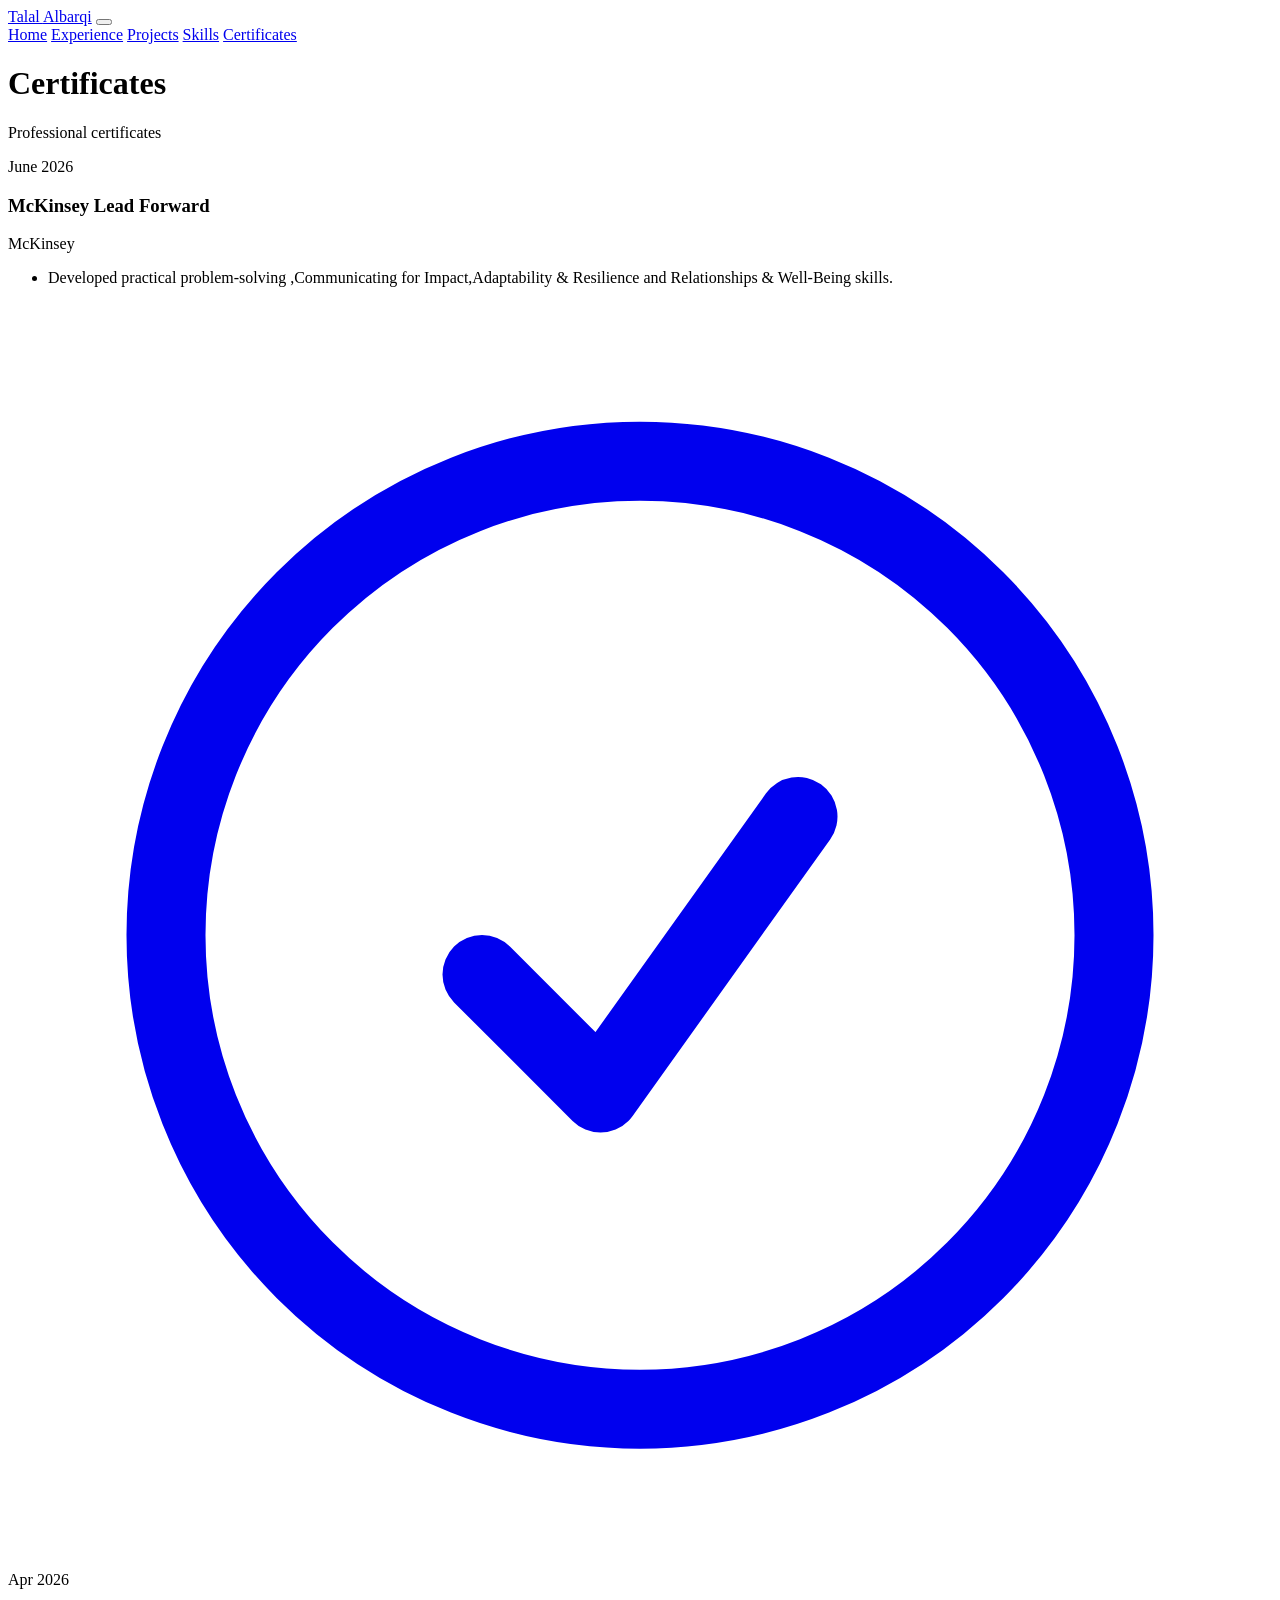
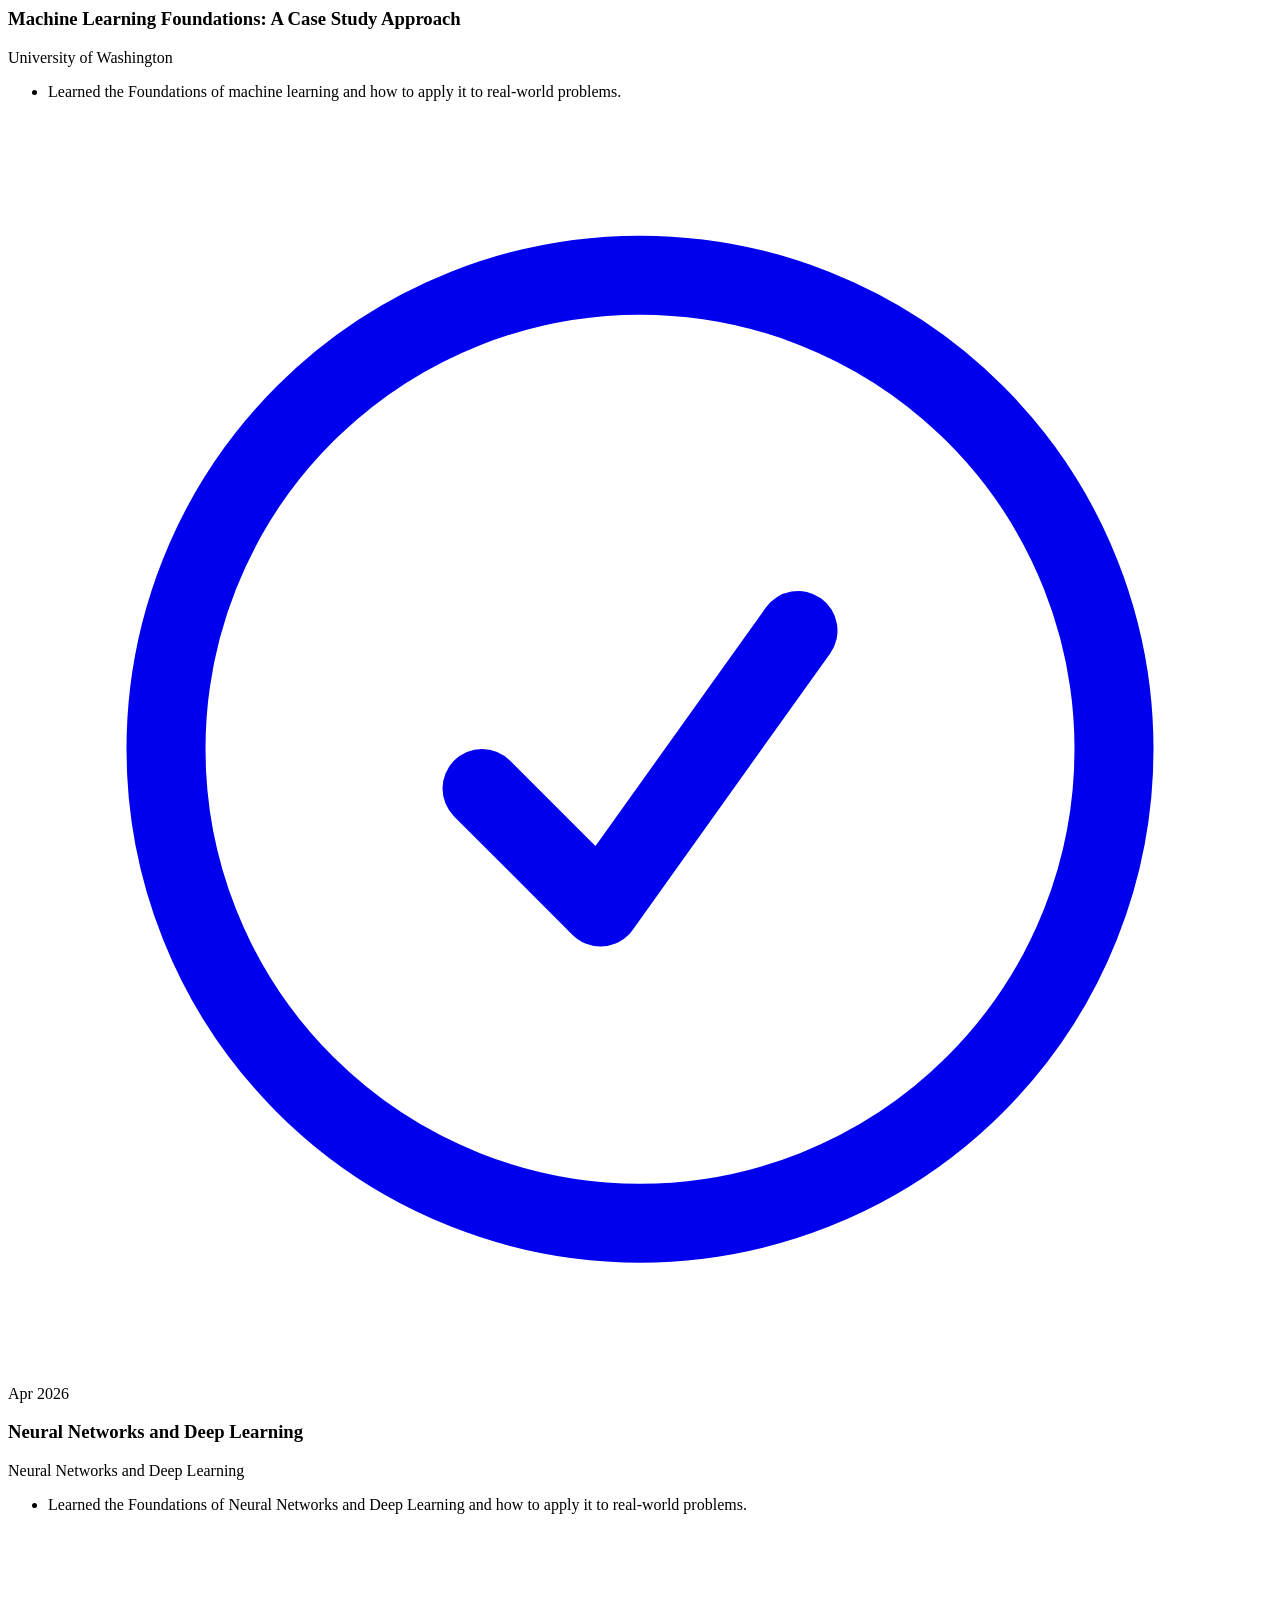
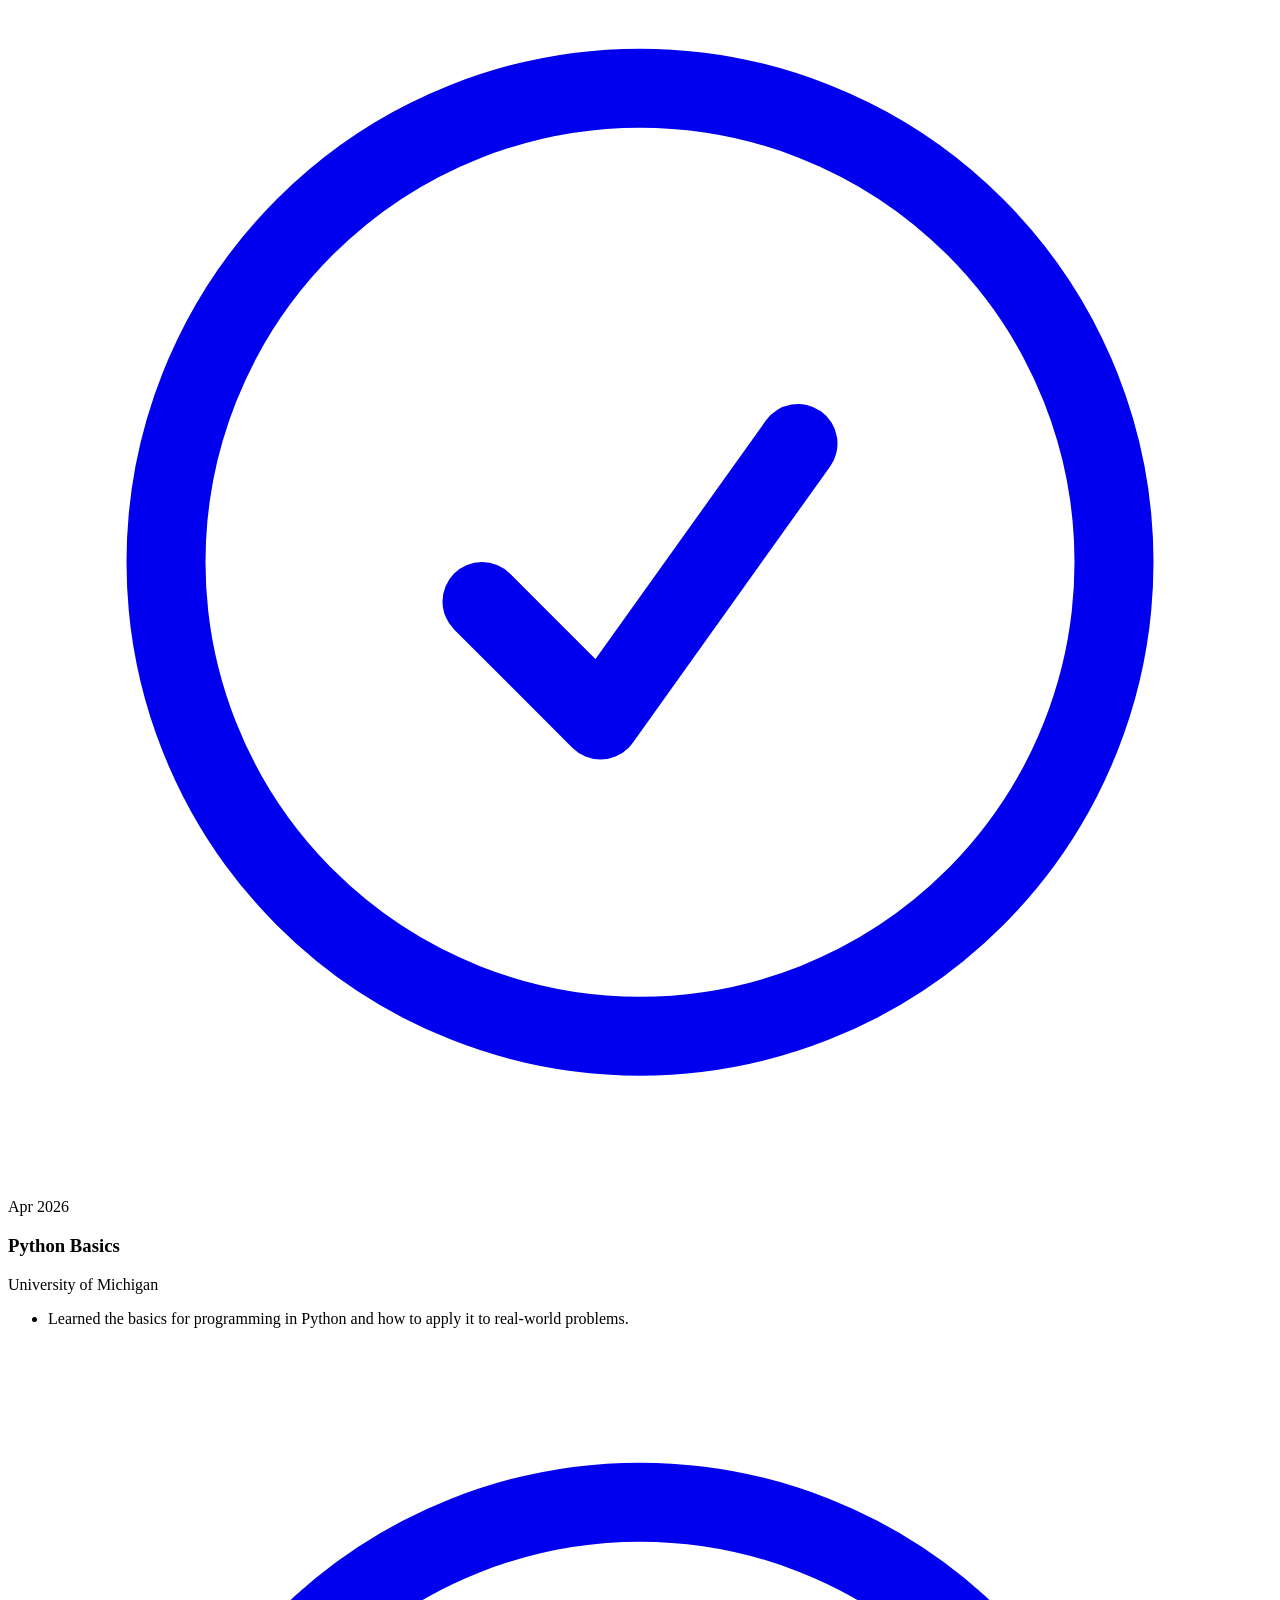
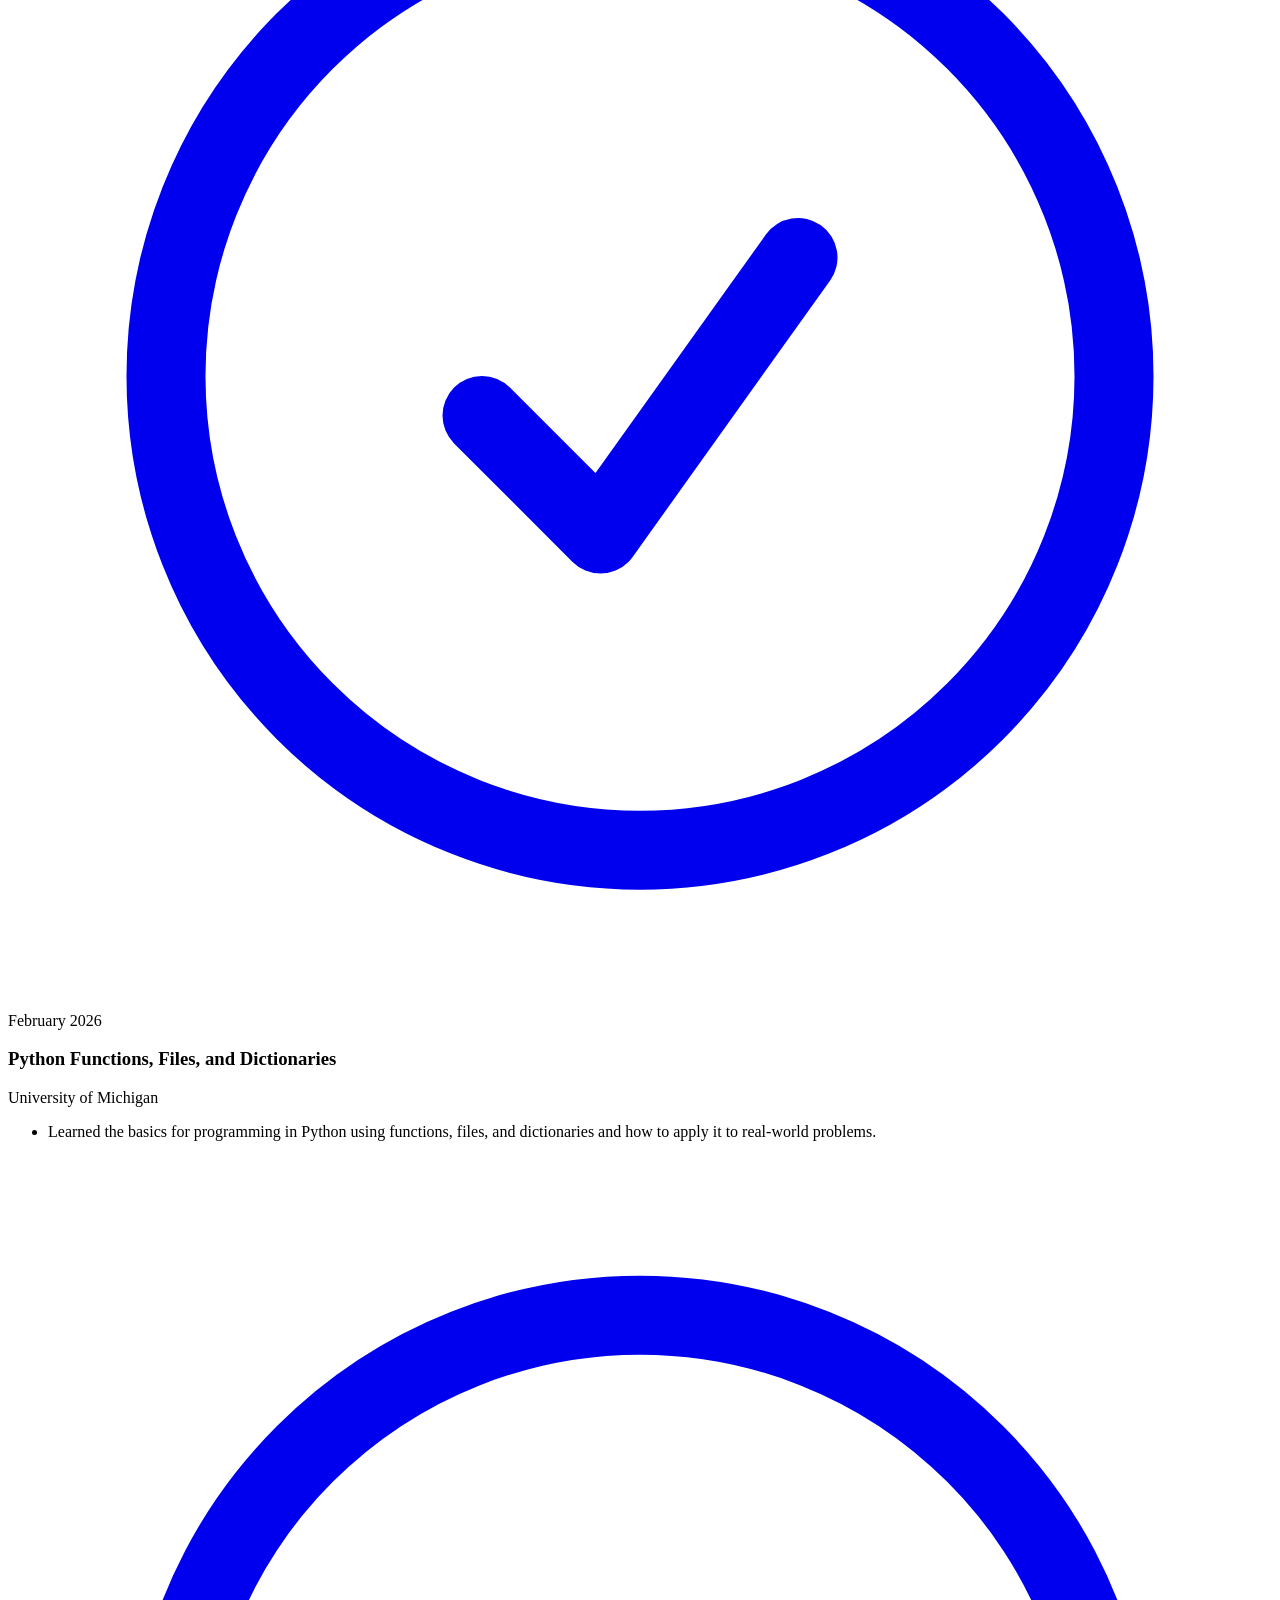
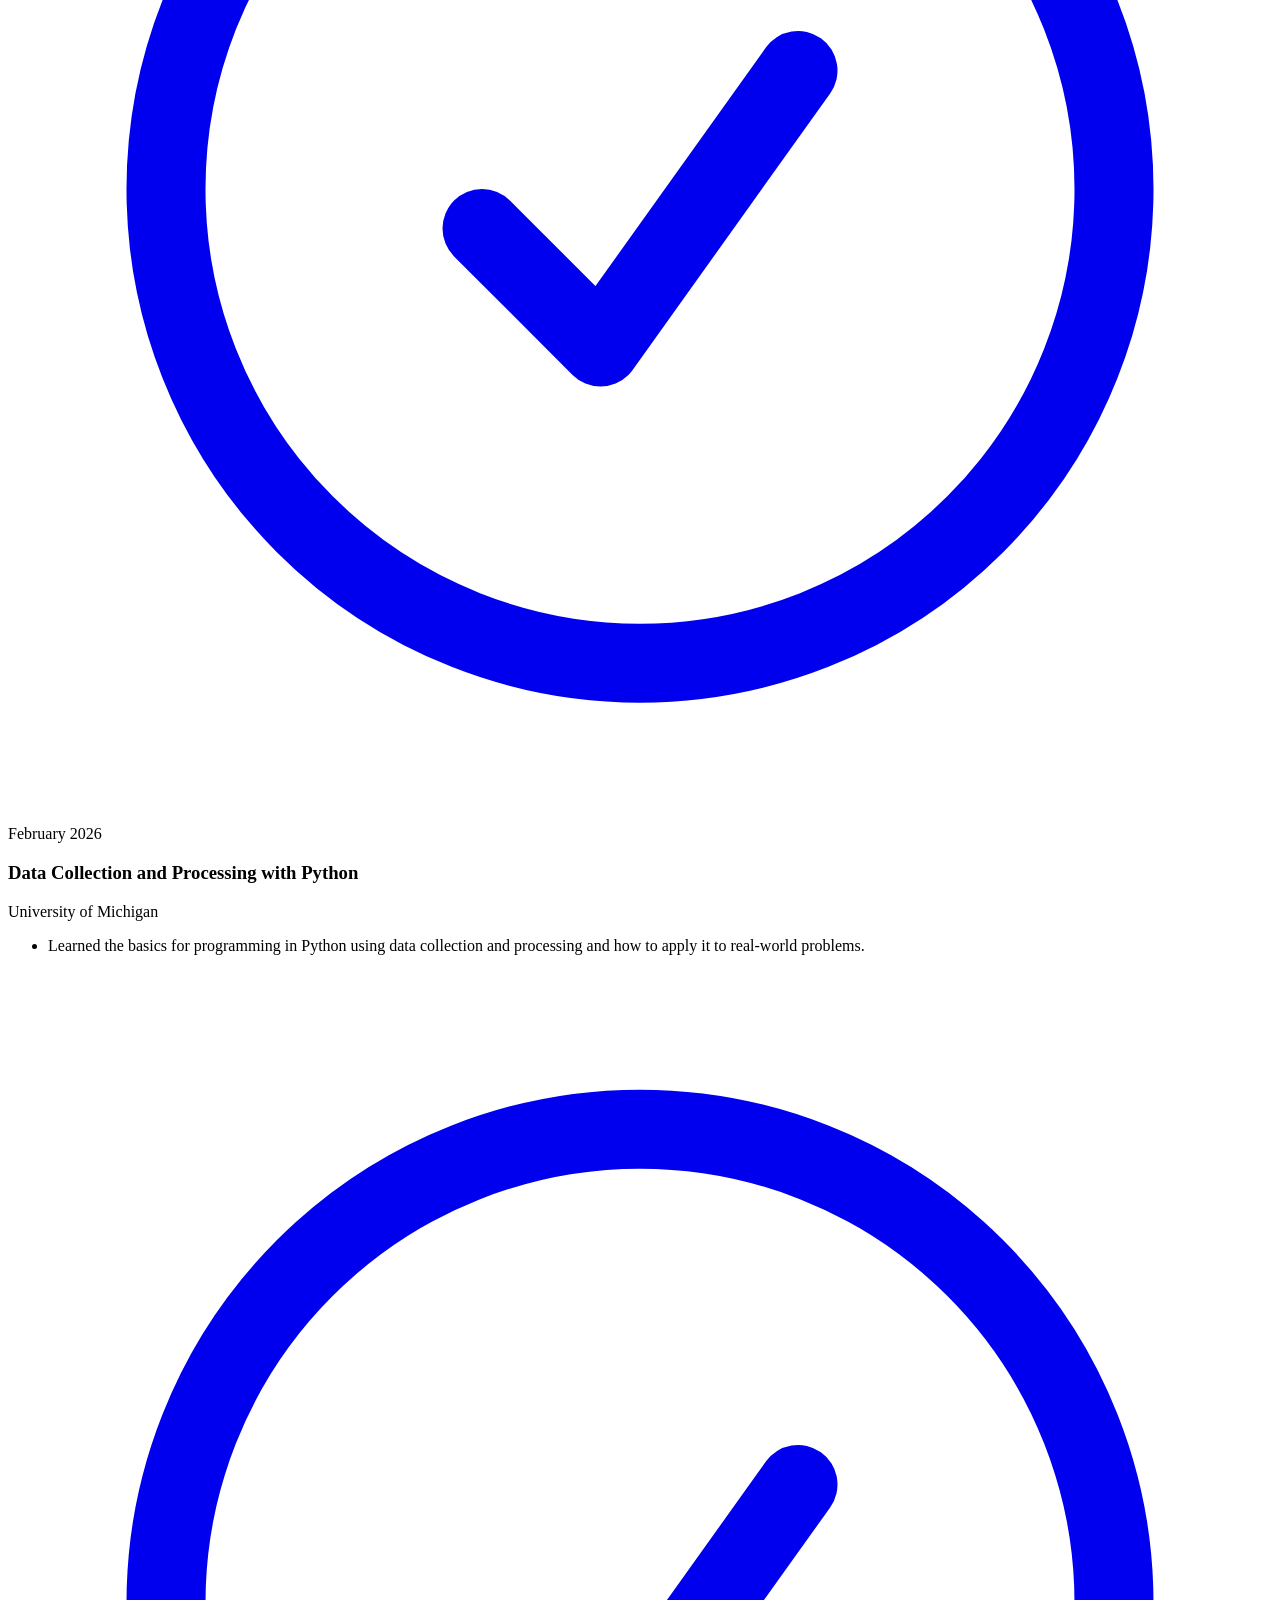
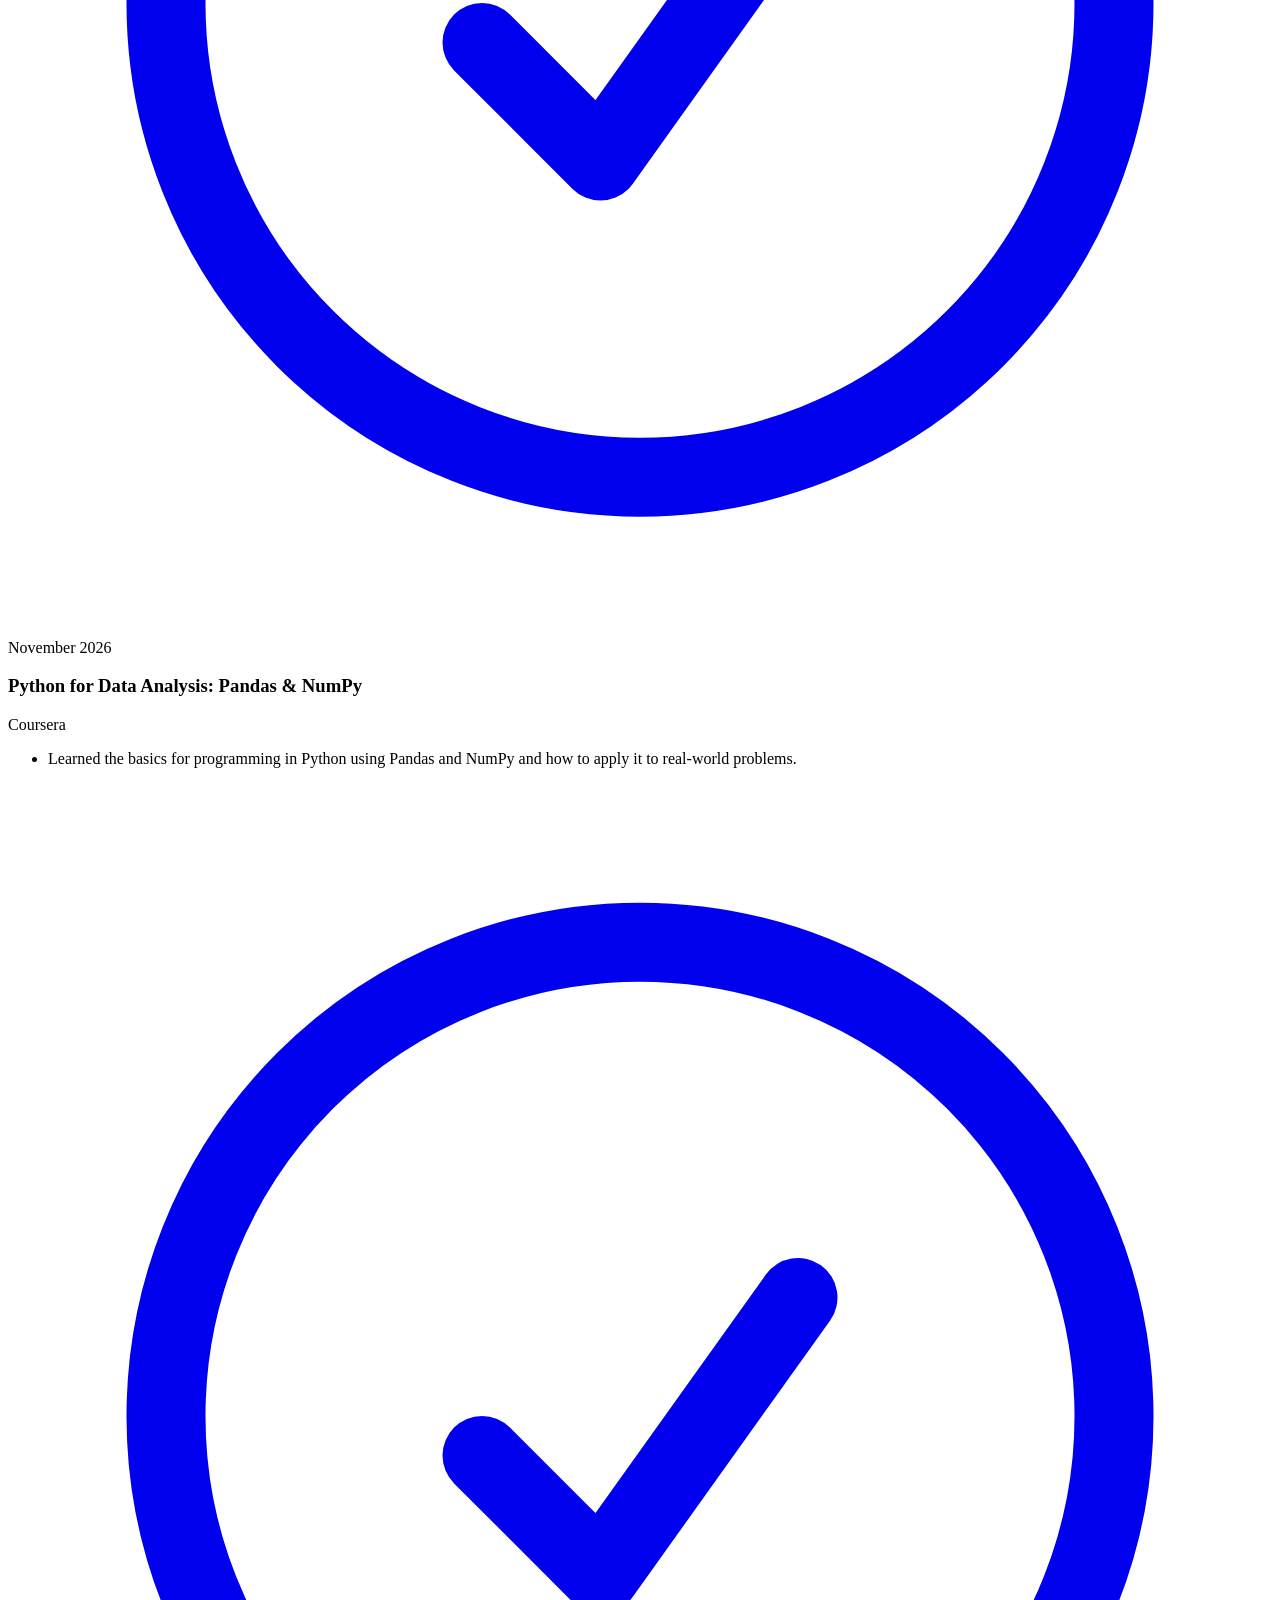
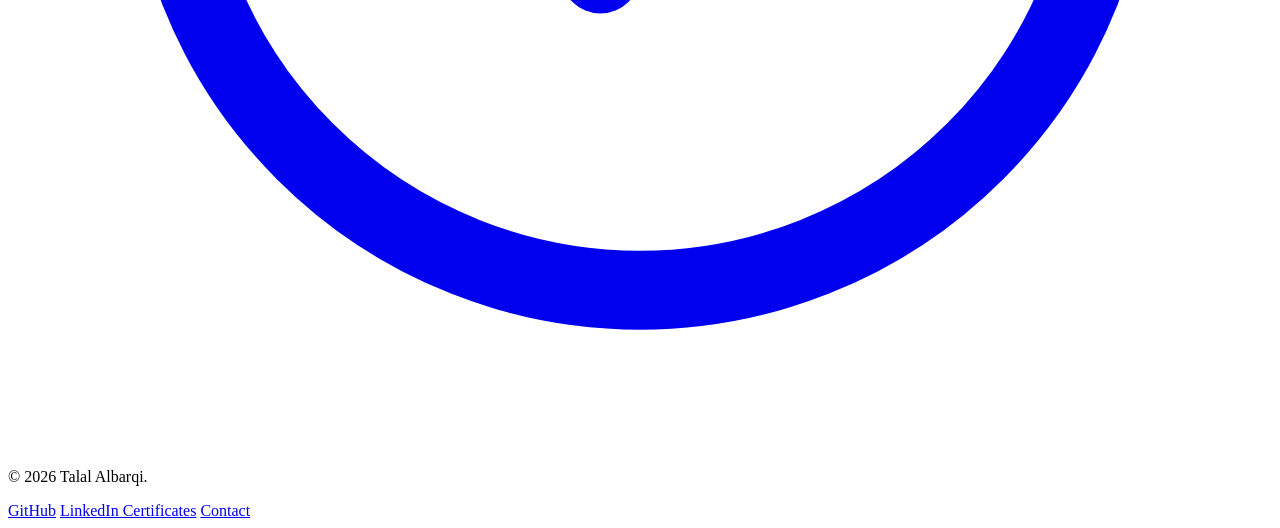
==== certificates.html @ 14ae24a8 "Add files via upload" ====
<!DOCTYPE html>
<html lang="en">
<head>
  <meta charset="UTF-8">
  <meta name="viewport" content="width=device-width, initial-scale=1.0">
  <meta name="description" content="Talal Albarqi's professional certificates and credentials from LinkedIn.">
  <title>Certificates | Talal Albarqi</title>
  <link rel="preconnect" href="https://fonts.googleapis.com">
  <link rel="preconnect" href="https://fonts.gstatic.com" crossorigin>
  <link href="https://fonts.googleapis.com/css2?family=Inter:wght@400;500;600;700;800&family=Noto+Sans+Arabic:wght@400;600;700&display=swap" rel="stylesheet">
  <link rel="stylesheet" href="css/styles.css">
</head>
<body>

  <nav class="navbar">
    <div class="container">
      <a href="index.html" class="logo">Talal <span>Albarqi</span></a>
      <button class="nav-toggle" aria-label="Toggle navigation">
        <span></span>
        <span></span>
        <span></span>
      </button>
      <div class="nav-links">
        <a href="index.html">Home</a>
        <a href="experience.html">Experience</a>
        <a href="projects.html">Projects</a>
        <a href="skills.html">Skills</a>
        <a href="certificates.html" class="active">Certificates</a>
      </div>
    </div>
  </nav>

  <header class="page-header">
    <div class="container">
      <h1 class="arabic-title">Certificates</h1>
      <p>Professional certificates </p>
    </div>
  </header>

  <div class="timeline-item fade-in">
    <div class="card">
      
      <span class="timeline-date"> June 2026</span>
      
      <h3>McKinsey Lead Forward</h3>
      <p class="company">McKinsey</p>
      <ul>
        <li>Developed practical problem-solving ,Communicating for Impact,Adaptability & Resilience and Relationships & Well-Being skills.</li>
        
      </ul>
        
        <div class="project-icon">
          <a href="https://www.credly.com/badges/3e60c4f3-4425-4419-ad3e-e9742189590e/public_url"><svg xmlns="http://www.w3.org/2000/svg" fill="none" viewBox="0 0 24 24" stroke-width="1.5" stroke="currentColor"><path stroke-linecap="round" stroke-linejoin="round" d="M9 12.75L11.25 15 15 9.75M21 12a9 9 0 11-18 0 9 9 0 0118 0z" /></svg></a>
        </div>
    </div>
  </div>

  <div class="timeline-item fade-in">
    <div class="card">
      
      <span class="timeline-date">Apr 2026</span>
      
      <h3>Machine Learning Foundations: A Case Study Approach</h3>
      <p class="company">
        University of Washington</p>
      <ul>
        <li>Learned the Foundations of machine learning and how to apply it to real-world problems.</li>
        
      </ul>
        
        <div class="project-icon">
          <a href="https://coursera.org/share/ab2e95fccbce4cec846a9560104be251"><svg xmlns="http://www.w3.org/2000/svg" fill="none" viewBox="0 0 24 24" stroke-width="1.5" stroke="currentColor"><path stroke-linecap="round" stroke-linejoin="round" d="M9 12.75L11.25 15 15 9.75M21 12a9 9 0 11-18 0 9 9 0 0118 0z" /></svg></a>
        </div>
    </div>
  </div>

  <div class="timeline-item fade-in">
    <div class="card">
      
      <span class="timeline-date">Apr 2026</span>
      
      <h3>Neural Networks and Deep Learning </h3>
      <p class="company">
        
Neural Networks and Deep Learning</p>
      <ul>
        <li>Learned the Foundations of Neural Networks and Deep Learning and how to apply it to real-world problems.</li>
        
      </ul>
        
        <div class="project-icon">
          <a href="hhttps://coursera.org/share/cd5130945f020e833c608e751a456cff"><svg xmlns="http://www.w3.org/2000/svg" fill="none" viewBox="0 0 24 24" stroke-width="1.5" stroke="currentColor"><path stroke-linecap="round" stroke-linejoin="round" d="M9 12.75L11.25 15 15 9.75M21 12a9 9 0 11-18 0 9 9 0 0118 0z" /></svg></a>
        </div>
    </div>
  </div>

  <div class="timeline-item fade-in">
    <div class="card">
      
      <span class="timeline-date">Apr 2026</span>
      
      <h3>Python Basics      </h3>
      <p class="company">
        

        University of Michigan</p>
      <ul>
        <li>Learned the basics for programming in Python and how to apply it to real-world problems.</li>
        
      </ul>
        
        <div class="project-icon">
          <a href="https://coursera.org/share/4cc82720364c3f2a4141be00661075d2"><svg xmlns="http://www.w3.org/2000/svg" fill="none" viewBox="0 0 24 24" stroke-width="1.5" stroke="currentColor"><path stroke-linecap="round" stroke-linejoin="round" d="M9 12.75L11.25 15 15 9.75M21 12a9 9 0 11-18 0 9 9 0 0118 0z" /></svg></a>
        </div>
    </div>
  </div>

  <div class="timeline-item fade-in">
    <div class="card">
      
      <span class="timeline-date">February 2026</span>
      
      <h3>Python Functions, Files, and Dictionaries
      </h3>
      <p class="company">
        

        University of Michigan</p>
      <ul>
        <li>Learned the basics for programming in Python using functions, files, and dictionaries and how to apply it to real-world problems.</li>
        
      </ul>
        
        <div class="project-icon">
          <a href="https://www.coursera.org/account/accomplishments/verify/BPA2XQ6N4XH8?utm_source=link&utm_medium=certificate&utm_content=cert_image&utm_campaign=sharing_cta&utm_product=course"><svg xmlns="http://www.w3.org/2000/svg" fill="none" viewBox="0 0 24 24" stroke-width="1.5" stroke="currentColor"><path stroke-linecap="round" stroke-linejoin="round" d="M9 12.75L11.25 15 15 9.75M21 12a9 9 0 11-18 0 9 9 0 0118 0z" /></svg></a>
        </div>
    </div>
  </div>

  <div class="timeline-item fade-in">
    <div class="card">
      
      <span class="timeline-date">February 2026</span>
      
      <h3>Data Collection and Processing with Python
      </h3>
      <p class="company">
        

        University of Michigan</p>
      <ul>
        <li>Learned the basics for programming in Python using data collection and processing and how to apply it to real-world problems.</li>
        
      </ul>
        
        <div class="project-icon">
          <a href="https://www.coursera.org/account/accomplishments/verify/SCBDTO27CGTO?utm_source=link&utm_medium=certificate&utm_content=cert_image&utm_campaign=sharing_cta&utm_product=course"><svg xmlns="http://www.w3.org/2000/svg" fill="none" viewBox="0 0 24 24" stroke-width="1.5" stroke="currentColor"><path stroke-linecap="round" stroke-linejoin="round" d="M9 12.75L11.25 15 15 9.75M21 12a9 9 0 11-18 0 9 9 0 0118 0z" /></svg></a>
        </div>
    </div>
  </div>

  <div class="timeline-item fade-in">
    <div class="card">
      
      <span class="timeline-date">November 2026</span>
      
      <h3>Python for Data Analysis: Pandas & NumPy
      </h3>
      <p class="company">
        

        Coursera</p>
      <ul>
        <li>Learned the basics for programming in Python using Pandas and NumPy and how to apply it to real-world problems.</li>
        
      </ul>
        
        <div class="project-icon">
          <a href="https://www.coursera.org/account/accomplishments/verify/DOPJQLRT4F3Q?utm_source=link&utm_medium=certificate&utm_content=cert_image&utm_campaign=sharing_cta&utm_product=project"><svg xmlns="http://www.w3.org/2000/svg" fill="none" viewBox="0 0 24 24" stroke-width="1.5" stroke="currentColor"><path stroke-linecap="round" stroke-linejoin="round" d="M9 12.75L11.25 15 15 9.75M21 12a9 9 0 11-18 0 9 9 0 0118 0z" /></svg></a>
        </div>
    </div>
  </div>


  <section class="section">
    <div class="container">
      <div id="linkedin-banner"></div>
      <div id="certificates-grid" class="certificates-grid"></div>
    </div>
  </section>

  <footer class="footer">
    <div class="container">
      <p>&copy; 2026 Talal Albarqi.</p>
      <div class="footer-links">
        <a href="https://github.com/Talal-ALBarqi" target="_blank" rel="noopener noreferrer">GitHub</a>
        <a href="https://www.linkedin.com/in/talal-albarqi-62b97927b/details/certifications/" target="_blank" rel="noopener noreferrer">LinkedIn Certificates</a>
        <a href="mailto:talalmalbarqi@gmail.com">Contact</a>
      </div>
    </div>
  </footer>

  <script src="js/main.js"></script>
  <script src="js/certificates.js"></script>
</body>
</html>
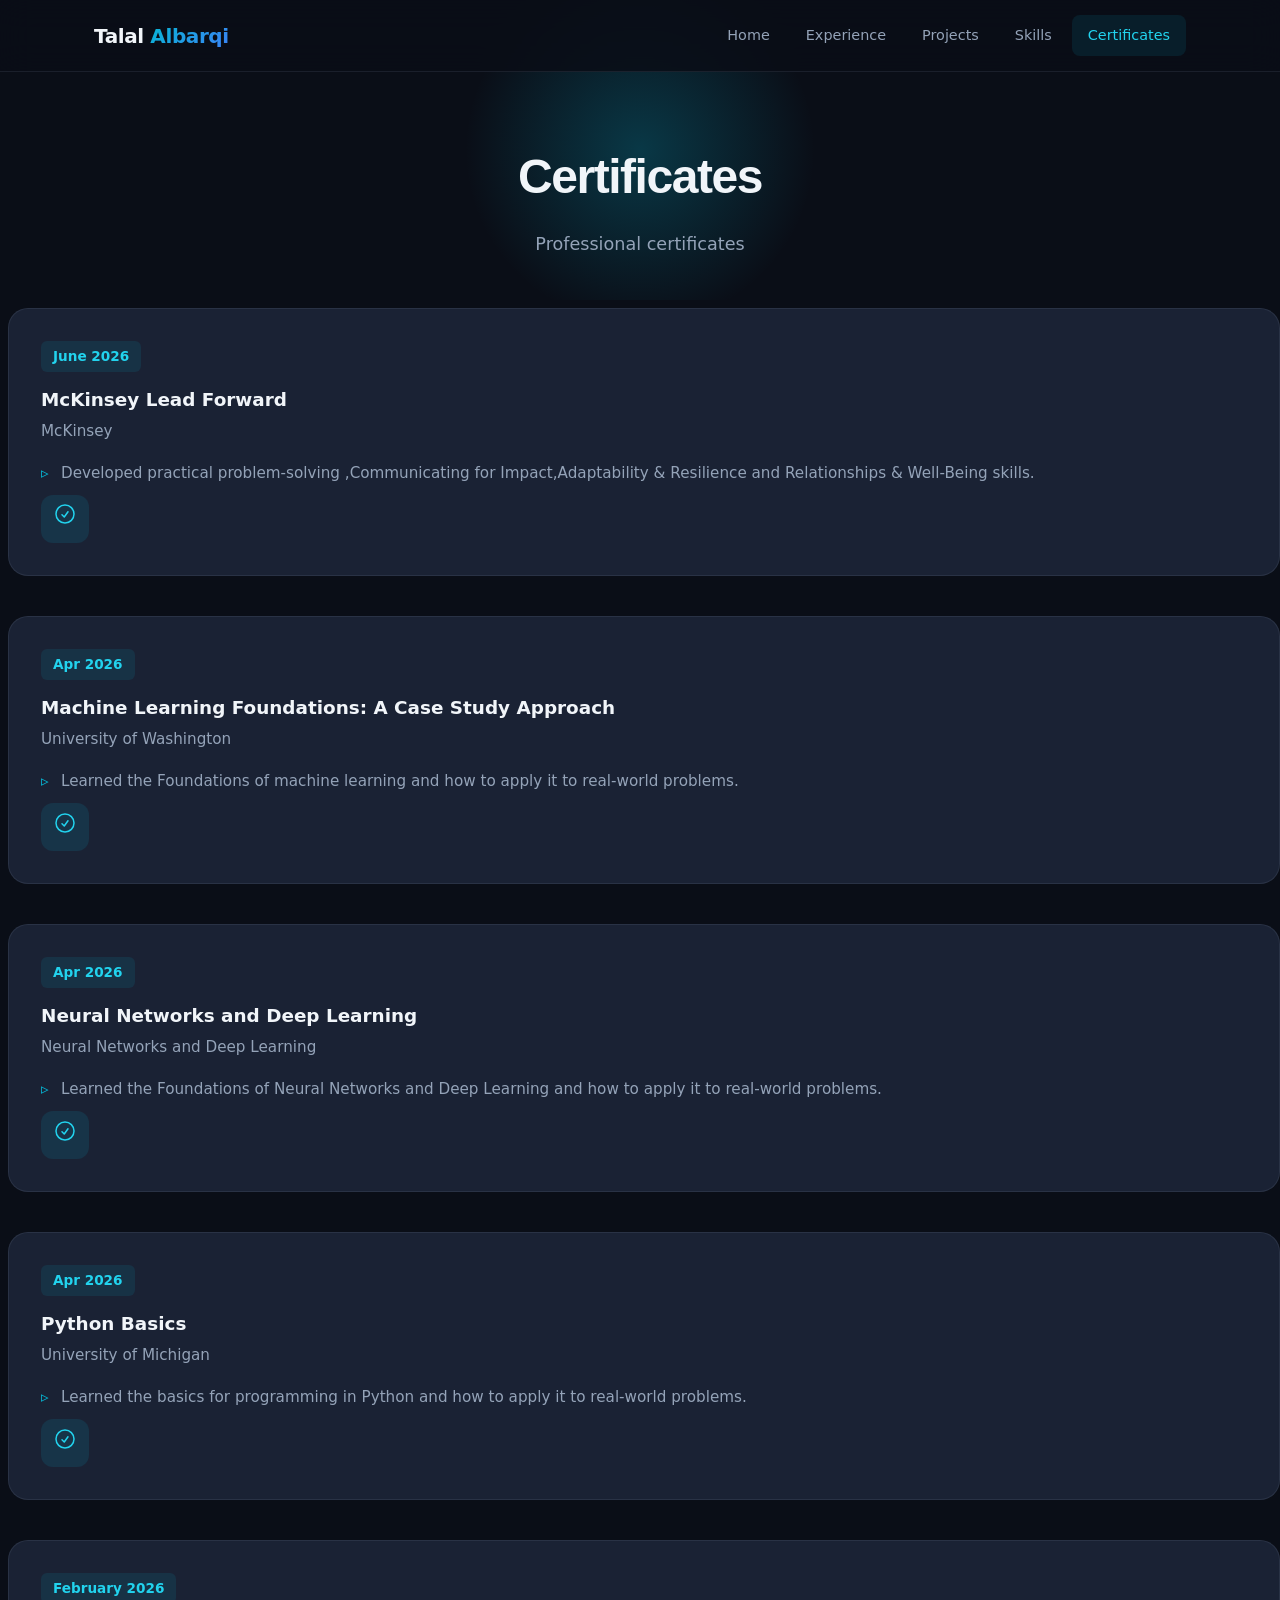
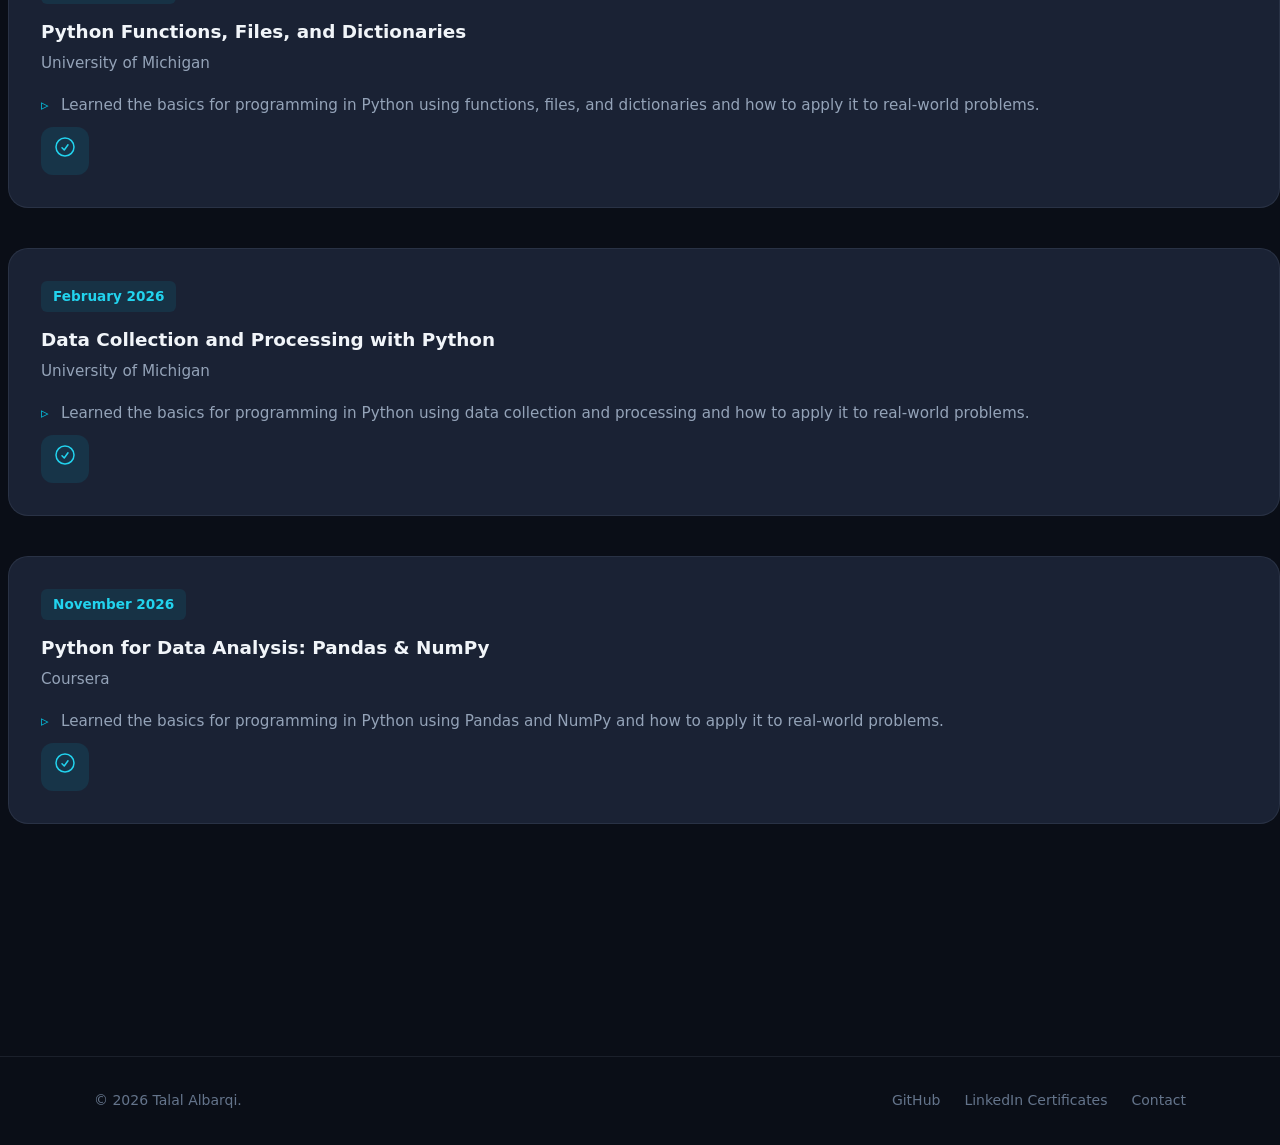
==== commit e679cb04: "Add files via upload" ====
--- a/certificates.html
+++ b/certificates.html
@@ -8,7 +8,7 @@
   <link rel="preconnect" href="https://fonts.googleapis.com">
   <link rel="preconnect" href="https://fonts.gstatic.com" crossorigin>
   <link href="https://fonts.googleapis.com/css2?family=Inter:wght@400;500;600;700;800&family=Noto+Sans+Arabic:wght@400;600;700&display=swap" rel="stylesheet">
-  <link rel="stylesheet" href="css/styles.css">
+  <link rel="stylesheet" href="styles.css">
 </head>
 <body>
 
@@ -200,7 +200,7 @@
     </div>
   </footer>
 
-  <script src="js/main.js"></script>
-  <script src="js/certificates.js"></script>
+  <script src="main.js"></script>
+  <script src="certificates.js"></script>
 </body>
 </html>
--- a/styles.css
+++ b/styles.css
@@ -0,0 +1,1077 @@
+/* ===== CSS Variables ===== */
+:root {
+  --bg-primary: #0a0e17;
+  --bg-secondary: #111827;
+  --bg-card: #1a2234;
+  --bg-card-hover: #1f2a40;
+  --text-primary: #f1f5f9;
+  --text-secondary: #94a3b8;
+  --text-muted: #64748b;
+  --accent: #06b6d4;
+  --accent-light: #22d3ee;
+  --accent-glow: rgba(6, 182, 212, 0.25);
+  --border: rgba(148, 163, 184, 0.12);
+  --gradient: linear-gradient(135deg, #06b6d4 0%, #3b82f6 100%);
+  --shadow: 0 4px 24px rgba(0, 0, 0, 0.4);
+  --radius: 12px;
+  --radius-lg: 20px;
+  --transition: 0.3s cubic-bezier(0.4, 0, 0.2, 1);
+  --nav-height: 72px;
+  --font: 'Inter', system-ui, -apple-system, sans-serif;
+  --font-ar: 'Noto Sans Arabic', 'Inter', sans-serif;
+}
+
+/* ===== Reset & Base ===== */
+*, *::before, *::after {
+  box-sizing: border-box;
+  margin: 0;
+  padding: 0;
+}
+
+html {
+  scroll-behavior: smooth;
+}
+
+body {
+  font-family: var(--font);
+  background-color: var(--bg-primary);
+  color: var(--text-primary);
+  line-height: 1.7;
+  min-height: 100vh;
+  overflow-x: hidden;
+}
+
+a {
+  color: var(--accent-light);
+  text-decoration: none;
+  transition: color var(--transition);
+}
+
+a:hover {
+  color: var(--accent);
+}
+
+img {
+  max-width: 100%;
+  display: block;
+}
+
+ul {
+  list-style: none;
+}
+
+.container {
+  width: 100%;
+  max-width: 1140px;
+  margin: 0 auto;
+  padding: 0 1.5rem;
+}
+
+/* ===== Navigation ===== */
+.navbar {
+  position: fixed;
+  top: 0;
+  left: 0;
+  right: 0;
+  height: var(--nav-height);
+  background: rgba(10, 14, 23, 0.85);
+  backdrop-filter: blur(16px);
+  border-bottom: 1px solid var(--border);
+  z-index: 1000;
+}
+
+.navbar .container {
+  display: flex;
+  align-items: center;
+  justify-content: space-between;
+  height: 100%;
+}
+
+.logo {
+  font-size: 1.25rem;
+  font-weight: 700;
+  color: var(--text-primary);
+  letter-spacing: -0.02em;
+}
+
+.logo span {
+  background: var(--gradient);
+  -webkit-background-clip: text;
+  -webkit-text-fill-color: transparent;
+  background-clip: text;
+}
+
+.nav-links {
+  display: flex;
+  align-items: center;
+  gap: 0.25rem;
+}
+
+.nav-links a {
+  color: var(--text-secondary);
+  font-size: 0.9rem;
+  font-weight: 500;
+  padding: 0.5rem 1rem;
+  border-radius: 8px;
+  transition: all var(--transition);
+}
+
+.nav-links a:hover,
+.nav-links a.active {
+  color: var(--text-primary);
+  background: rgba(6, 182, 212, 0.1);
+}
+
+.nav-links a.active {
+  color: var(--accent-light);
+}
+
+.nav-toggle {
+  display: none;
+  flex-direction: column;
+  gap: 5px;
+  background: none;
+  border: none;
+  cursor: pointer;
+  padding: 0.5rem;
+}
+
+.nav-toggle span {
+  display: block;
+  width: 24px;
+  height: 2px;
+  background: var(--text-primary);
+  border-radius: 2px;
+  transition: var(--transition);
+}
+
+/* ===== Hero Section ===== */
+.hero {
+  min-height: 100vh;
+  display: flex;
+  align-items: center;
+  padding-top: var(--nav-height);
+  position: relative;
+}
+
+.hero::before {
+  content: '';
+  position: absolute;
+  top: 0;
+  left: 50%;
+  transform: translateX(-50%);
+  width: 600px;
+  height: 600px;
+  background: radial-gradient(circle, var(--accent-glow) 0%, transparent 70%);
+  pointer-events: none;
+}
+
+.hero-content {
+  position: relative;
+  z-index: 1;
+}
+
+.hero-greeting {
+  font-size: 1.1rem;
+  color: var(--accent-light);
+  font-weight: 500;
+  margin-bottom: 0.75rem;
+  animation: fadeInUp 0.6s ease forwards;
+}
+
+.hero h1 {
+  font-size: clamp(2.5rem, 6vw, 4rem);
+  font-weight: 800;
+  letter-spacing: -0.03em;
+  line-height: 1.1;
+  margin-bottom: 1rem;
+  animation: fadeInUp 0.6s ease 0.1s forwards;
+  opacity: 0;
+}
+
+.hero-title {
+  font-size: clamp(1.25rem, 3vw, 1.75rem);
+  color: var(--text-secondary);
+  font-weight: 400;
+  margin-bottom: 1.5rem;
+  animation: fadeInUp 0.6s ease 0.2s forwards;
+  opacity: 0;
+}
+
+.hero-title .highlight {
+  color: var(--accent-light);
+  font-weight: 600;
+}
+
+.hero-about {
+  max-width: 640px;
+  color: var(--text-secondary);
+  font-size: 1.05rem;
+  margin-bottom: 2rem;
+  animation: fadeInUp 0.6s ease 0.3s forwards;
+  opacity: 0;
+}
+
+.hero-actions {
+  display: flex;
+  flex-wrap: wrap;
+  gap: 1rem;
+  margin-bottom: 2.5rem;
+  animation: fadeInUp 0.6s ease 0.4s forwards;
+  opacity: 0;
+}
+
+.btn {
+  display: inline-flex;
+  align-items: center;
+  gap: 0.5rem;
+  padding: 0.75rem 1.5rem;
+  border-radius: 10px;
+  font-size: 0.95rem;
+  font-weight: 600;
+  cursor: pointer;
+  border: none;
+  transition: all var(--transition);
+  font-family: var(--font);
+}
+
+.btn-primary {
+  background: var(--gradient);
+  color: #fff;
+  box-shadow: 0 4px 16px var(--accent-glow);
+}
+
+.btn-primary:hover {
+  transform: translateY(-2px);
+  box-shadow: 0 8px 24px var(--accent-glow);
+  color: #fff;
+}
+
+.btn-outline {
+  background: transparent;
+  color: var(--text-primary);
+  border: 1px solid var(--border);
+}
+
+.btn-outline:hover {
+  border-color: var(--accent);
+  background: rgba(6, 182, 212, 0.08);
+  color: var(--accent-light);
+}
+
+.hero-contact {
+  display: flex;
+  flex-wrap: wrap;
+  gap: 1.5rem;
+  animation: fadeInUp 0.6s ease 0.5s forwards;
+  opacity: 0;
+}
+
+.contact-item {
+  display: flex;
+  align-items: center;
+  gap: 0.5rem;
+  color: var(--text-secondary);
+  font-size: 0.9rem;
+}
+
+.contact-item svg {
+  width: 18px;
+  height: 18px;
+  color: var(--accent);
+  flex-shrink: 0;
+}
+
+.contact-item a {
+  color: var(--text-secondary);
+}
+
+.contact-item a:hover {
+  color: var(--accent-light);
+}
+
+/* ===== Page Header ===== */
+.page-header {
+  padding: calc(var(--nav-height) + 4rem) 0 3rem;
+  text-align: center;
+  position: relative;
+}
+
+.page-header::before {
+  content: '';
+  position: absolute;
+  top: 0;
+  left: 50%;
+  transform: translateX(-50%);
+  width: 400px;
+  height: 300px;
+  background: radial-gradient(circle, var(--accent-glow) 0%, transparent 70%);
+  pointer-events: none;
+}
+
+.page-header h1 {
+  font-size: clamp(2rem, 5vw, 3rem);
+  font-weight: 800;
+  letter-spacing: -0.03em;
+  margin-bottom: 0.75rem;
+  position: relative;
+}
+
+.page-header p {
+  color: var(--text-secondary);
+  font-size: 1.1rem;
+  max-width: 560px;
+  margin: 0 auto;
+  position: relative;
+}
+
+.page-header .arabic-title {
+  font-family: var(--font-ar);
+}
+
+/* ===== Section ===== */
+.section {
+  padding: 4rem 0;
+}
+
+.section-title {
+  font-size: 1.75rem;
+  font-weight: 700;
+  margin-bottom: 2rem;
+  letter-spacing: -0.02em;
+}
+
+.section-title span {
+  color: var(--accent-light);
+}
+
+/* ===== Cards ===== */
+.card {
+  background: var(--bg-card);
+  border: 1px solid var(--border);
+  border-radius: var(--radius-lg);
+  padding: 2rem;
+  transition: all var(--transition);
+}
+
+.card:hover {
+  background: var(--bg-card-hover);
+  border-color: rgba(6, 182, 212, 0.2);
+  transform: translateY(-4px);
+  box-shadow: var(--shadow);
+}
+
+/* ===== Education Banner ===== */
+.education-banner {
+  background: var(--bg-card);
+  border: 1px solid var(--border);
+  border-radius: var(--radius-lg);
+  padding: 2rem;
+  display: flex;
+  align-items: flex-start;
+  gap: 1.5rem;
+  margin-bottom: 3rem;
+}
+
+.education-icon {
+  width: 56px;
+  height: 56px;
+  background: rgba(6, 182, 212, 0.12);
+  border-radius: 14px;
+  display: flex;
+  align-items: center;
+  justify-content: center;
+  flex-shrink: 0;
+}
+
+.education-icon svg {
+  width: 28px;
+  height: 28px;
+  color: var(--accent-light);
+}
+
+.education-banner h3 {
+  font-size: 1.25rem;
+  margin-bottom: 0.25rem;
+}
+
+.education-banner .meta {
+  color: var(--accent-light);
+  font-size: 0.9rem;
+  font-weight: 500;
+  margin-bottom: 0.5rem;
+}
+
+.education-banner p {
+  color: var(--text-secondary);
+  font-size: 0.95rem;
+}
+
+/* ===== Timeline (Experience) ===== */
+.timeline {
+  position: relative;
+  padding-left: 2rem;
+}
+
+.timeline::before {
+  content: '';
+  position: absolute;
+  left: 0;
+  top: 8px;
+  bottom: 8px;
+  width: 2px;
+  background: linear-gradient(to bottom, var(--accent), transparent);
+}
+
+.timeline-item {
+  position: relative;
+  padding-bottom: 2.5rem;
+}
+
+.timeline-item:last-child {
+  padding-bottom: 0;
+}
+
+.timeline-item::before {
+  content: '';
+  position: absolute;
+  left: -2rem;
+  top: 8px;
+  width: 12px;
+  height: 12px;
+  background: var(--accent);
+  border-radius: 50%;
+  transform: translateX(-5px);
+  box-shadow: 0 0 12px var(--accent-glow);
+}
+
+.timeline-item .card {
+  margin-left: 0.5rem;
+}
+
+.timeline-date {
+  display: inline-block;
+  font-size: 0.85rem;
+  font-weight: 600;
+  color: var(--accent-light);
+  background: rgba(6, 182, 212, 0.1);
+  padding: 0.25rem 0.75rem;
+  border-radius: 6px;
+  margin-bottom: 0.75rem;
+}
+
+.timeline-item h3 {
+  font-size: 1.15rem;
+  margin-bottom: 0.25rem;
+}
+
+.timeline-item .company {
+  color: var(--text-secondary);
+  font-size: 0.95rem;
+  margin-bottom: 1rem;
+}
+
+.timeline-item ul {
+  list-style: none;
+}
+
+.timeline-item li {
+  color: var(--text-secondary);
+  font-size: 0.95rem;
+  padding-left: 1.25rem;
+  position: relative;
+  margin-bottom: 0.5rem;
+}
+
+.timeline-item li::before {
+  content: '▹';
+  position: absolute;
+  left: 0;
+  color: var(--accent);
+}
+
+/* ===== Projects Grid ===== */
+.projects-grid {
+  display: grid;
+  grid-template-columns: repeat(auto-fill, minmax(320px, 1fr));
+  gap: 1.5rem;
+}
+
+.project-card {
+  background: var(--bg-card);
+  border: 1px solid var(--border);
+  border-radius: var(--radius-lg);
+  overflow: hidden;
+  transition: all var(--transition);
+  display: flex;
+  flex-direction: column;
+}
+
+.project-card:hover {
+  border-color: rgba(6, 182, 212, 0.25);
+  transform: translateY(-4px);
+  box-shadow: var(--shadow);
+}
+
+.project-header {
+  padding: 1.5rem 1.5rem 0;
+  display: flex;
+  justify-content: space-between;
+  align-items: flex-start;
+}
+
+.project-icon {
+  width: 48px;
+  height: 48px;
+  background: rgba(6, 182, 212, 0.12);
+  border-radius: 12px;
+  display: flex;
+  align-items: center;
+  justify-content: center;
+}
+
+.project-icon svg {
+  width: 24px;
+  height: 24px;
+  color: var(--accent-light);
+}
+
+.project-links {
+  display: flex;
+  gap: 0.75rem;
+}
+
+.project-links a {
+  color: var(--text-muted);
+  transition: color var(--transition);
+}
+
+.project-links a:hover {
+  color: var(--accent-light);
+}
+
+.project-links svg {
+  width: 20px;
+  height: 20px;
+}
+
+.project-body {
+  padding: 1.25rem 1.5rem 1.5rem;
+  flex: 1;
+  display: flex;
+  flex-direction: column;
+}
+
+.project-body h3 {
+  font-size: 1.15rem;
+  margin-bottom: 0.75rem;
+}
+
+.project-body p {
+  color: var(--text-secondary);
+  font-size: 0.95rem;
+  flex: 1;
+  margin-bottom: 1.25rem;
+}
+
+.project-tags {
+  display: flex;
+  flex-wrap: wrap;
+  gap: 0.5rem;
+}
+
+.tag {
+  font-size: 0.75rem;
+  font-weight: 500;
+  color: var(--accent-light);
+  background: rgba(6, 182, 212, 0.1);
+  padding: 0.25rem 0.65rem;
+  border-radius: 6px;
+}
+
+.github-cta {
+  text-align: center;
+  margin-top: 3rem;
+  padding: 2.5rem;
+  background: var(--bg-card);
+  border: 1px solid var(--border);
+  border-radius: var(--radius-lg);
+}
+
+.github-cta h3 {
+  margin-bottom: 0.75rem;
+}
+
+.github-cta p {
+  color: var(--text-secondary);
+  margin-bottom: 1.5rem;
+}
+
+/* ===== Skills ===== */
+.skills-grid {
+  display: grid;
+  grid-template-columns: repeat(auto-fill, minmax(300px, 1fr));
+  gap: 1.5rem;
+}
+
+.skill-category {
+  background: var(--bg-card);
+  border: 1px solid var(--border);
+  border-radius: var(--radius-lg);
+  padding: 2rem;
+  transition: all var(--transition);
+}
+
+.skill-category:hover {
+  border-color: rgba(6, 182, 212, 0.2);
+  transform: translateY(-2px);
+}
+
+.skill-category h3 {
+  font-size: 1.1rem;
+  margin-bottom: 1.25rem;
+  display: flex;
+  align-items: center;
+  gap: 0.75rem;
+}
+
+.skill-category h3 svg {
+  width: 22px;
+  height: 22px;
+  color: var(--accent-light);
+}
+
+.skill-list {
+  display: flex;
+  flex-wrap: wrap;
+  gap: 0.6rem;
+}
+
+.skill-chip {
+  background: rgba(6, 182, 212, 0.08);
+  border: 1px solid rgba(6, 182, 212, 0.15);
+  color: var(--text-primary);
+  padding: 0.4rem 0.85rem;
+  border-radius: 8px;
+  font-size: 0.875rem;
+  font-weight: 500;
+  transition: all var(--transition);
+}
+
+.skill-chip:hover {
+  background: rgba(6, 182, 212, 0.15);
+  border-color: var(--accent);
+}
+
+/* Skill bars for visual appeal */
+.skill-bars {
+  margin-top: 3rem;
+}
+
+.skill-bar-item {
+  margin-bottom: 1.5rem;
+}
+
+.skill-bar-header {
+  display: flex;
+  justify-content: space-between;
+  margin-bottom: 0.5rem;
+  font-size: 0.9rem;
+  font-weight: 500;
+}
+
+.skill-bar-track {
+  height: 8px;
+  background: var(--bg-secondary);
+  border-radius: 4px;
+  overflow: hidden;
+}
+
+.skill-bar-fill {
+  height: 100%;
+  background: var(--gradient);
+  border-radius: 4px;
+  width: 0;
+  transition: width 1s ease;
+}
+
+/* ===== Certificates ===== */
+.certificates-grid {
+  display: grid;
+  grid-template-columns: repeat(auto-fill, minmax(300px, 1fr));
+  gap: 1.5rem;
+}
+
+.certificate-card {
+  background: var(--bg-card);
+  border: 1px solid var(--border);
+  border-radius: var(--radius-lg);
+  padding: 2rem;
+  text-align: center;
+  transition: all var(--transition);
+  position: relative;
+  overflow: hidden;
+}
+
+.certificate-card::before {
+  content: '';
+  position: absolute;
+  top: 0;
+  left: 0;
+  right: 0;
+  height: 4px;
+  background: var(--gradient);
+}
+
+.certificate-card:hover {
+  transform: translateY(-4px);
+  box-shadow: var(--shadow);
+  border-color: rgba(6, 182, 212, 0.2);
+}
+
+.cert-badge {
+  width: 64px;
+  height: 64px;
+  background: rgba(6, 182, 212, 0.12);
+  border-radius: 50%;
+  display: flex;
+  align-items: center;
+  justify-content: center;
+  margin: 0 auto 1.25rem;
+}
+
+.cert-badge svg {
+  width: 32px;
+  height: 32px;
+  color: var(--accent-light);
+}
+
+.certificate-card h3 {
+  font-size: 1.1rem;
+  margin-bottom: 0.5rem;
+}
+
+.certificate-card .issuer {
+  color: var(--accent-light);
+  font-size: 0.9rem;
+  font-weight: 500;
+  margin-bottom: 0.5rem;
+}
+
+.certificate-card .cert-date {
+  color: var(--text-muted);
+  font-size: 0.85rem;
+  margin-bottom: 1rem;
+}
+
+.certificate-card p {
+  color: var(--text-secondary);
+  font-size: 0.9rem;
+}
+
+.cert-placeholder-note {
+  text-align: center;
+  padding: 2rem;
+  background: rgba(6, 182, 212, 0.05);
+  border: 1px dashed rgba(6, 182, 212, 0.3);
+  border-radius: var(--radius-lg);
+  margin-top: 2rem;
+}
+
+.cert-placeholder-note p {
+  color: var(--text-secondary);
+  font-size: 0.95rem;
+}
+
+.cert-placeholder-note p.ar {
+  font-family: var(--font-ar);
+  margin-top: 0.5rem;
+  direction: rtl;
+}
+
+/* ===== LinkedIn Certificates Integration ===== */
+.linkedin-banner {
+  display: flex;
+  flex-wrap: wrap;
+  align-items: center;
+  gap: 1.5rem;
+  background: linear-gradient(135deg, rgba(10, 102, 194, 0.12) 0%, rgba(6, 182, 212, 0.08) 100%);
+  border: 1px solid rgba(10, 102, 194, 0.25);
+  border-radius: var(--radius-lg);
+  padding: 2rem;
+  margin-bottom: 2.5rem;
+}
+
+.linkedin-banner-icon {
+  width: 56px;
+  height: 56px;
+  background: rgba(10, 102, 194, 0.15);
+  border-radius: 14px;
+  display: flex;
+  align-items: center;
+  justify-content: center;
+  flex-shrink: 0;
+}
+
+.linkedin-banner-icon svg {
+  width: 28px;
+  height: 28px;
+  color: #0a66c2;
+}
+
+.linkedin-banner-content {
+  flex: 1;
+  min-width: 220px;
+}
+
+.linkedin-banner-content h2 {
+  font-size: 1.25rem;
+  margin-bottom: 0.35rem;
+}
+
+.linkedin-banner-content p {
+  color: var(--text-secondary);
+  font-size: 0.95rem;
+}
+
+.linkedin-banner-actions {
+  display: flex;
+  flex-wrap: wrap;
+  gap: 0.75rem;
+}
+
+.linkedin-banner-actions .btn svg {
+  width: 18px;
+  height: 18px;
+}
+
+.cert-linkedin-verify {
+  display: inline-flex;
+  align-items: center;
+  gap: 0.5rem;
+  margin-top: 1.25rem;
+  padding: 0.5rem 1rem;
+  background: rgba(10, 102, 194, 0.12);
+  border: 1px solid rgba(10, 102, 194, 0.25);
+  border-radius: 8px;
+  color: #70b7ff;
+  font-size: 0.85rem;
+  font-weight: 600;
+  transition: all var(--transition);
+}
+
+.cert-linkedin-verify svg {
+  width: 16px;
+  height: 16px;
+}
+
+.cert-linkedin-verify:hover {
+  background: rgba(10, 102, 194, 0.2);
+  border-color: #0a66c2;
+  color: #93c5fd;
+}
+
+.certificates-loading {
+  grid-column: 1 / -1;
+  text-align: center;
+  padding: 4rem 2rem;
+  color: var(--text-secondary);
+}
+
+.loading-spinner {
+  width: 40px;
+  height: 40px;
+  border: 3px solid var(--border);
+  border-top-color: var(--accent);
+  border-radius: 50%;
+  margin: 0 auto 1rem;
+  animation: spin 0.8s linear infinite;
+}
+
+@keyframes spin {
+  to { transform: rotate(360deg); }
+}
+
+.certificates-empty {
+  grid-column: 1 / -1;
+  text-align: center;
+  padding: 3rem 2rem;
+  background: var(--bg-card);
+  border: 1px solid var(--border);
+  border-radius: var(--radius-lg);
+}
+
+.cert-empty-icon {
+  width: 72px;
+  height: 72px;
+  background: rgba(10, 102, 194, 0.12);
+  border-radius: 50%;
+  display: flex;
+  align-items: center;
+  justify-content: center;
+  margin: 0 auto 1.5rem;
+}
+
+.cert-empty-icon svg {
+  width: 36px;
+  height: 36px;
+  color: #0a66c2;
+}
+
+.certificates-empty h3 {
+  font-size: 1.35rem;
+  margin-bottom: 0.75rem;
+}
+
+.certificates-empty p {
+  color: var(--text-secondary);
+  max-width: 520px;
+  margin: 0 auto 1.5rem;
+  font-size: 0.95rem;
+}
+
+.cert-empty-note.ar {
+  font-family: var(--font-ar);
+  direction: rtl;
+  color: var(--text-muted);
+  font-size: 0.9rem;
+  margin-top: 1rem;
+}
+
+/* ===== Social Links ===== */
+.social-links {
+  display: flex;
+  gap: 1rem;
+  margin-top: 1rem;
+}
+
+.social-link {
+  width: 44px;
+  height: 44px;
+  display: flex;
+  align-items: center;
+  justify-content: center;
+  background: var(--bg-card);
+  border: 1px solid var(--border);
+  border-radius: 10px;
+  color: var(--text-secondary);
+  transition: all var(--transition);
+}
+
+.social-link:hover {
+  background: rgba(6, 182, 212, 0.1);
+  border-color: var(--accent);
+  color: var(--accent-light);
+  transform: translateY(-2px);
+}
+
+.social-link svg {
+  width: 20px;
+  height: 20px;
+}
+
+/* ===== Footer ===== */
+.footer {
+  border-top: 1px solid var(--border);
+  padding: 2rem 0;
+  margin-top: 4rem;
+}
+
+.footer .container {
+  display: flex;
+  flex-wrap: wrap;
+  justify-content: space-between;
+  align-items: center;
+  gap: 1rem;
+}
+
+.footer p {
+  color: var(--text-muted);
+  font-size: 0.875rem;
+}
+
+.footer-links {
+  display: flex;
+  gap: 1.5rem;
+}
+
+.footer-links a {
+  color: var(--text-muted);
+  font-size: 0.875rem;
+}
+
+.footer-links a:hover {
+  color: var(--accent-light);
+}
+
+/* ===== Animations ===== */
+@keyframes fadeInUp {
+  from {
+    opacity: 0;
+    transform: translateY(20px);
+  }
+  to {
+    opacity: 1;
+    transform: translateY(0);
+  }
+}
+
+.fade-in {
+  opacity: 0;
+  transform: translateY(24px);
+  transition: opacity 0.6s ease, transform 0.6s ease;
+}
+
+.fade-in.visible {
+  opacity: 1;
+  transform: translateY(0);
+}
+
+/* ===== Responsive ===== */
+@media (max-width: 768px) {
+  .nav-toggle {
+    display: flex;
+  }
+
+  .nav-links {
+    position: fixed;
+    top: var(--nav-height);
+    left: 0;
+    right: 0;
+    background: rgba(10, 14, 23, 0.97);
+    backdrop-filter: blur(16px);
+    flex-direction: column;
+    padding: 1rem;
+    border-bottom: 1px solid var(--border);
+    transform: translateY(-120%);
+    opacity: 0;
+    transition: all var(--transition);
+    pointer-events: none;
+  }
+
+  .nav-links.open {
+    transform: translateY(0);
+    opacity: 1;
+    pointer-events: all;
+  }
+
+  .nav-links a {
+    width: 100%;
+    text-align: center;
+    padding: 0.85rem;
+  }
+
+  .education-banner {
+    flex-direction: column;
+  }
+
+  .hero-contact {
+    flex-direction: column;
+    gap: 0.75rem;
+  }
+
+  .footer .container {
+    flex-direction: column;
+    text-align: center;
+  }
+}
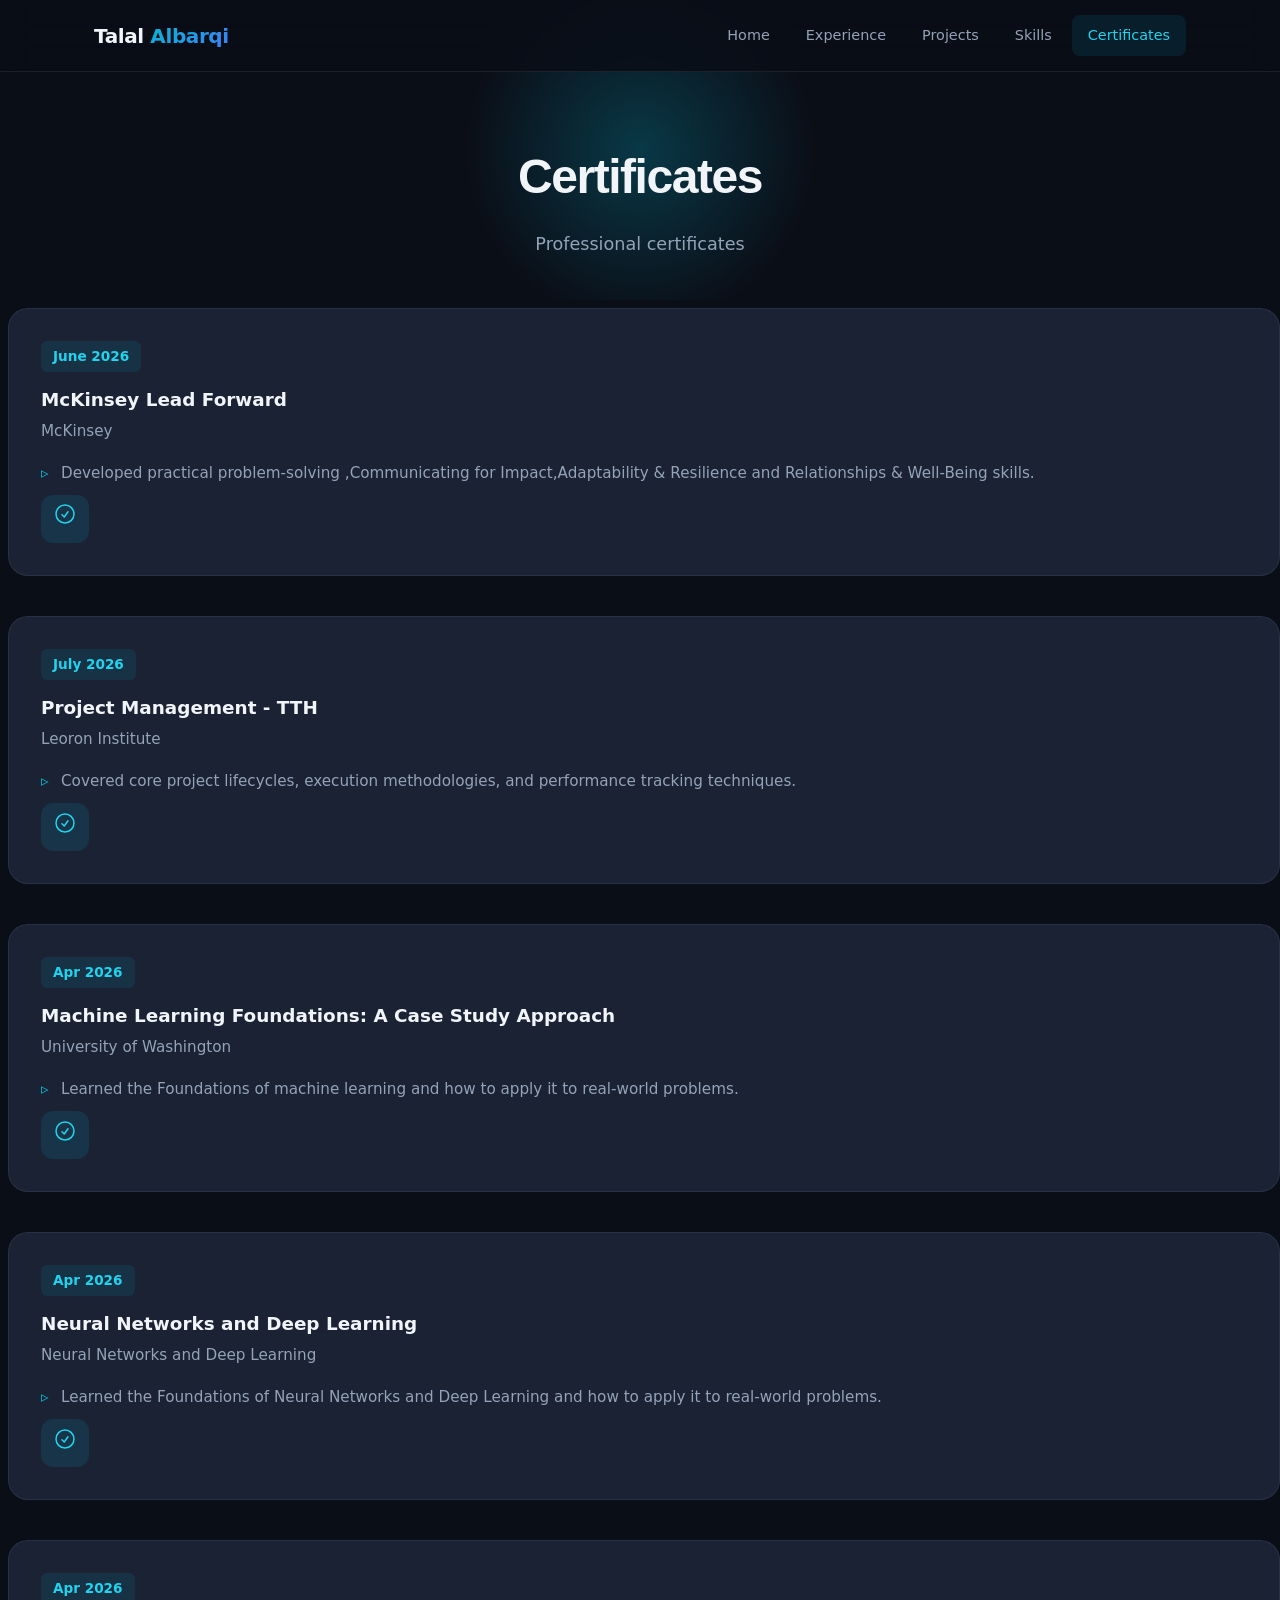
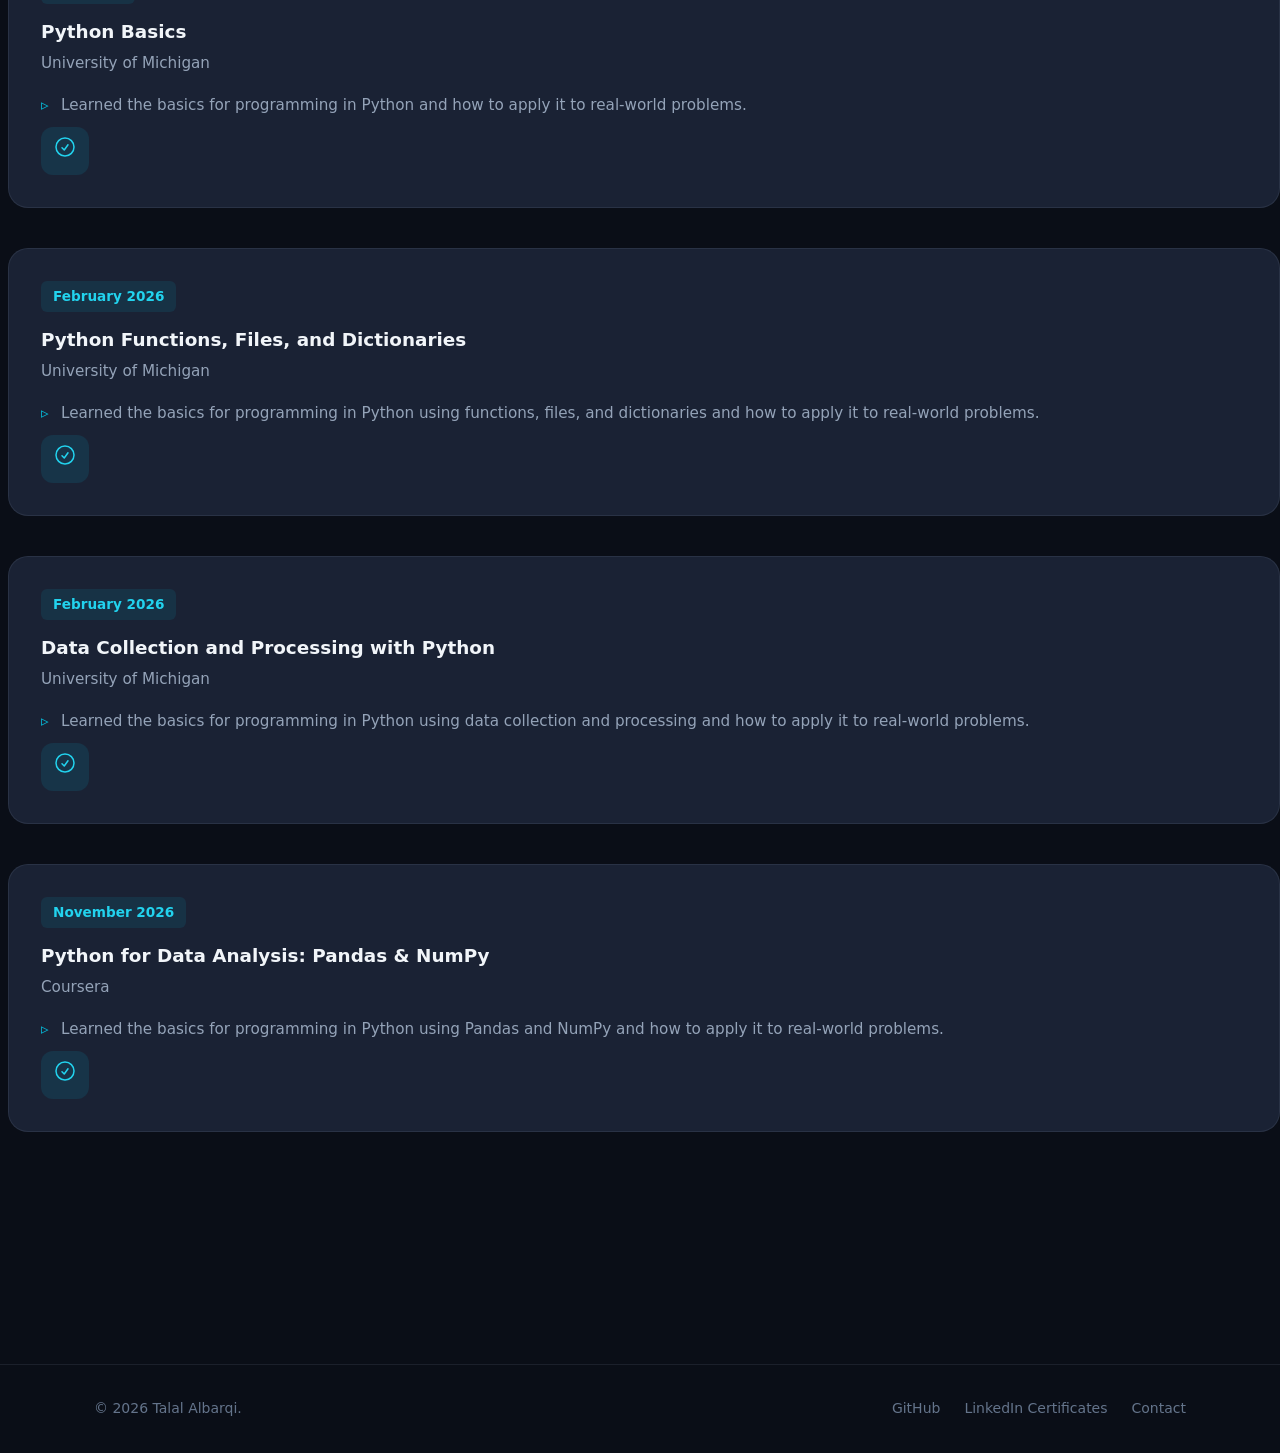
==== commit 35c7c7af: "Add files via upload" ====
--- a/certificates.html
+++ b/certificates.html
@@ -58,6 +58,24 @@
   <div class="timeline-item fade-in">
     <div class="card">
       
+      <span class="timeline-date"> July 2026</span>
+      
+      <h3>Project Management - TTH</h3>
+      <p class="company">Leoron Institute</p>
+      <ul>
+        <li>Covered core project lifecycles, execution methodologies, and performance tracking techniques.</li>
+        
+      </ul>
+        
+        <div class="project-icon">
+          <a href="https://www.linkedin.com/in/talal-albarqi-62b97927b"><svg xmlns="http://www.w3.org/2000/svg" fill="none" viewBox="0 0 24 24" stroke-width="1.5" stroke="currentColor"><path stroke-linecap="round" stroke-linejoin="round" d="M9 12.75L11.25 15 15 9.75M21 12a9 9 0 11-18 0 9 9 0 0118 0z" /></svg></a>
+        </div>
+    </div>
+  </div>
+
+  <div class="timeline-item fade-in">
+    <div class="card">
+      
       <span class="timeline-date">Apr 2026</span>
       
       <h3>Machine Learning Foundations: A Case Study Approach</h3>
--- a/styles.css
+++ b/styles.css
@@ -30,6 +30,7 @@
 
 html {
   scroll-behavior: smooth;
+  overflow-x: hidden;
 }
 
 body {
@@ -152,6 +153,7 @@
   align-items: center;
   padding-top: var(--nav-height);
   position: relative;
+  overflow: hidden;
 }
 
 .hero::before {
@@ -160,10 +162,17 @@
   top: 0;
   left: 50%;
   transform: translateX(-50%);
-  width: 600px;
+  width: min(600px, 100vw);
   height: 600px;
   background: radial-gradient(circle, var(--accent-glow) 0%, transparent 70%);
   pointer-events: none;
+}
+
+.hero-grid {
+  display: grid;
+  grid-template-columns: 1.15fr 0.85fr;
+  align-items: center;
+  gap: 3rem;
 }
 
 .hero-content {
@@ -290,11 +299,66 @@
   color: var(--accent-light);
 }
 
+/* ===== Hero Photo ===== */
+.hero-photo-wrap {
+  display: flex;
+  justify-content: center;
+  align-items: center;
+  position: relative;
+  z-index: 1;
+  animation: fadeInUp 0.7s ease 0.25s forwards;
+  opacity: 0;
+}
+
+.hero-photo-frame {
+  position: relative;
+  width: min(340px, 80%);
+  aspect-ratio: 1 / 1;
+  border-radius: 20%;
+  padding: 6px;
+  background: var(--gradient);
+  box-shadow: 0 0 0 1px var(--border), 0 20px 48px rgba(0, 0, 0, 0.45), 0 0 60px var(--accent-glow);
+}
+
+.hero-photo-frame::before {
+  content: '';
+  position: absolute;
+  inset: -14px;
+  border-radius: 20%;
+  border: 1px dashed rgba(6, 182, 212, 0.35);
+  animation: spin-slow 18s linear infinite;
+}
+
+.hero-photo-frame::after {
+  content: '';
+  position: absolute;
+  inset: 0;
+  border-radius: 20%;
+  box-shadow: 0 0 40px 6px var(--accent-glow) inset;
+  pointer-events: none;
+}
+
+.hero-photo {
+  width: 100%;
+  height: 100%;
+  border-radius: 20%;
+  object-fit: cover;
+  display: block;
+  background: var(--bg-card);
+  border: 3px solid var(--bg-primary);
+}
+
+@keyframes spin-slow {
+  from { transform: rotate(0deg); }
+  to { transform: rotate(360deg); }
+}
+
 /* ===== Page Header ===== */
 .page-header {
   padding: calc(var(--nav-height) + 4rem) 0 3rem;
   text-align: center;
   position: relative;
+  overflow: hidden;
 }
 
 .page-header::before {
@@ -303,7 +367,7 @@
   top: 0;
   left: 50%;
   transform: translateX(-50%);
-  width: 400px;
+  width: min(400px, 100vw);
   height: 300px;
   background: radial-gradient(circle, var(--accent-glow) 0%, transparent 70%);
   pointer-events: none;
@@ -1028,6 +1092,33 @@
 }
 
 /* ===== Responsive ===== */
+@media (max-width: 900px) {
+  .hero-grid {
+    grid-template-columns: 1fr;
+    gap: 2.5rem;
+    text-align: center;
+  }
+
+  .hero-photo-wrap {
+    order: -1;
+  }
+
+  .hero-photo-frame {
+    width: min(240px, 60%);
+  }
+
+  .hero-actions,
+  .hero-contact,
+  .social-links {
+    justify-content: center;
+  }
+
+  .hero-about {
+    margin-left: auto;
+    margin-right: auto;
+  }
+}
+
 @media (max-width: 768px) {
   .nav-toggle {
     display: flex;
@@ -1074,4 +1165,4 @@
     flex-direction: column;
     text-align: center;
   }
-}
+}
